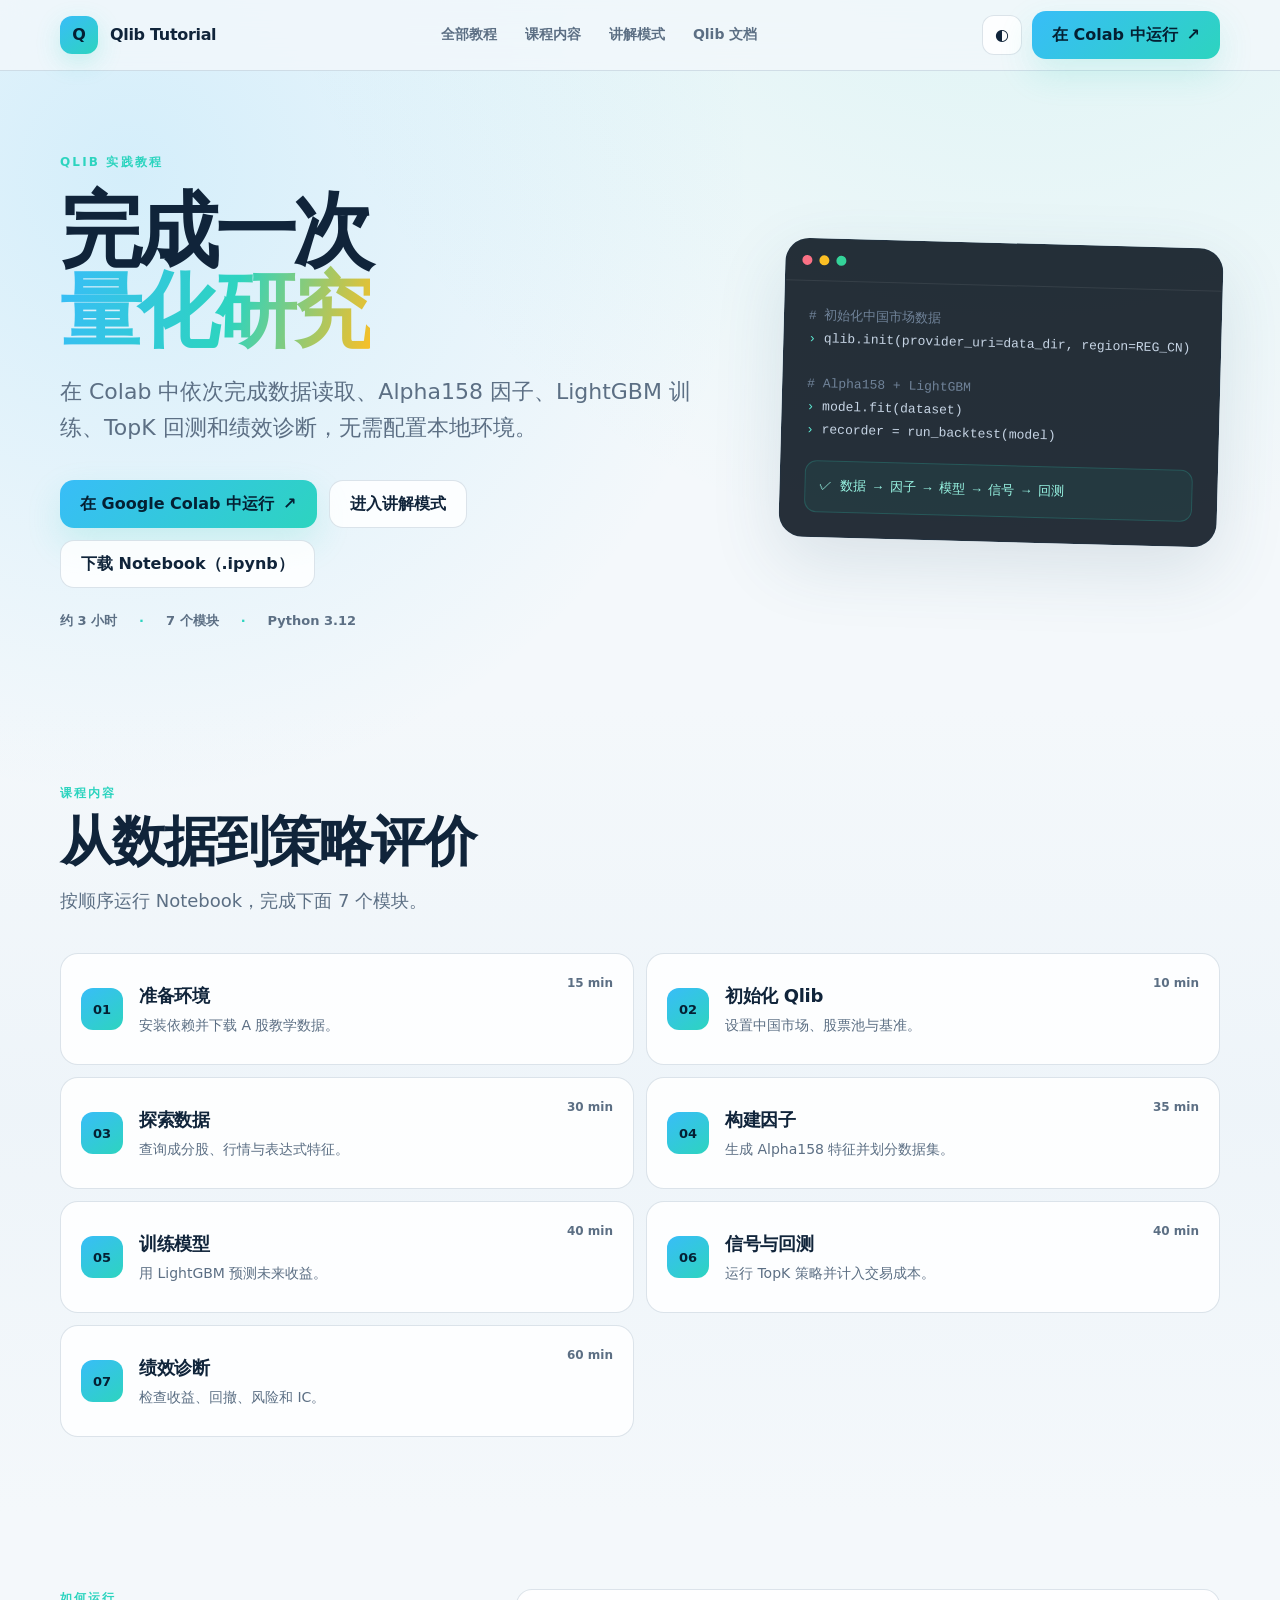
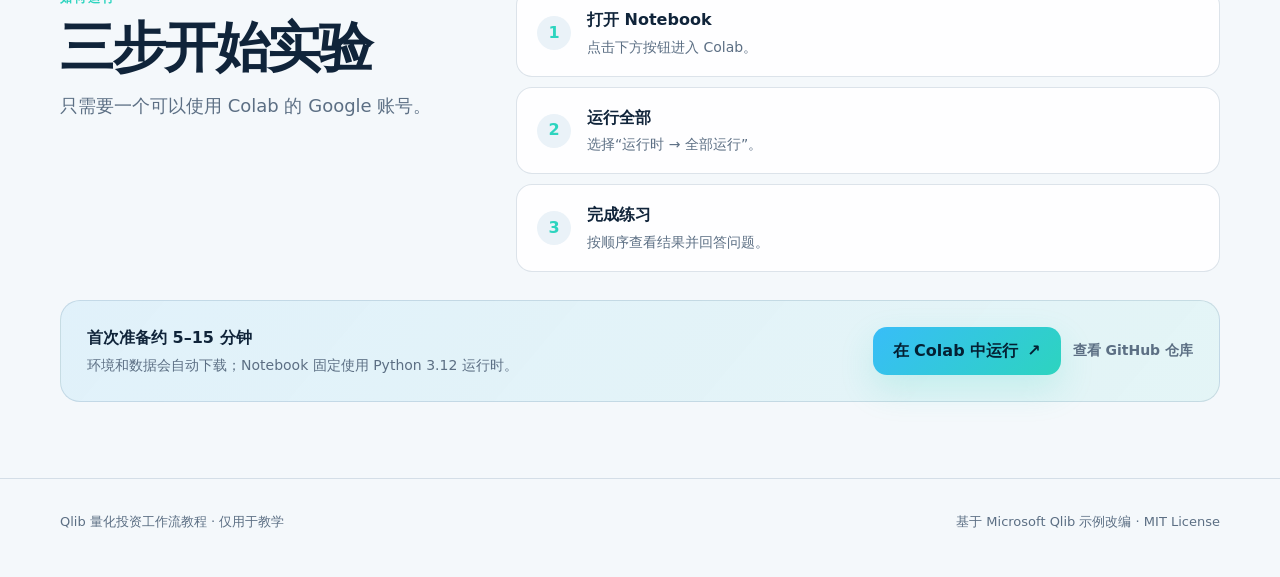
==== docs/index.html @ 1e0d85b6 "Further reduce Colab training memory" ====
<!doctype html>
<html lang="zh-CN" data-theme="light">
<head>
  <meta charset="utf-8">
  <meta name="viewport" content="width=device-width, initial-scale=1">
  <meta name="description" content="Qlib 量化投资工作流教程：在 Google Colab 中完成数据探索、因子构建、模型训练、回测与绩效分析。">
  <title>Qlib 量化投资工作流教程</title>
  <link rel="stylesheet" href="styles.css">
</head>
<body>
  <header class="site-header">
    <div class="shell nav-wrap">
      <a class="brand" href="#top" aria-label="返回首页">
        <span class="brand-mark">Q</span>
        <span>Qlib Tutorial</span>
      </a>
      <nav class="nav" data-nav aria-label="主导航">
        <a href="courses.html">全部教程</a>
        <a href="#modules">课程内容</a>
        <a href="tutorial.html?course=qlib">讲解模式</a>
        <a href="https://qlib.readthedocs.io/" target="_blank" rel="noopener noreferrer">Qlib 文档</a>
      </nav>
      <div class="nav-actions">
        <button class="icon-button" data-theme-toggle aria-label="切换明暗主题">◐</button>
        <a class="button button-primary" data-colab-link target="_self" href="https://colab.research.google.com/github/fsj0621/qlib_colab_tutorial/blob/v1.0.4/notebooks/Qlib%E9%87%8F%E5%8C%96%E6%8A%95%E8%B5%84%E5%B7%A5%E4%BD%9C%E6%B5%81%E6%95%99%E7%A8%8B_Colab%E5%AD%A6%E7%94%9F%E7%89%88.ipynb"><span data-link-label>在 Colab 中运行</span> ↗</a>
        <button class="menu-button" data-menu-toggle aria-label="打开菜单" aria-expanded="false">☰</button>
      </div>
    </div>
  </header>

  <main id="top">
    <section class="hero">
      <div class="shell hero-grid">
        <div>
          <div class="eyebrow">Qlib 实践教程</div>
          <h1>完成一次<br><span class="gradient-text">量化研究</span></h1>
          <p class="lead">在 Colab 中依次完成数据读取、Alpha158 因子、LightGBM 训练、TopK 回测和绩效诊断，无需配置本地环境。</p>
          <div class="hero-actions">
            <a class="button button-primary" data-colab-link target="_self" href="https://colab.research.google.com/github/fsj0621/qlib_colab_tutorial/blob/v1.0.4/notebooks/Qlib%E9%87%8F%E5%8C%96%E6%8A%95%E8%B5%84%E5%B7%A5%E4%BD%9C%E6%B5%81%E6%95%99%E7%A8%8B_Colab%E5%AD%A6%E7%94%9F%E7%89%88.ipynb"><span data-link-label>在 Google Colab 中运行</span> ↗</a>
            <a class="button button-ghost" href="tutorial.html?course=qlib">进入讲解模式</a>
            <a class="button button-ghost" data-notebook-download href="downloads/Qlib量化投资工作流教程_Colab学生版.ipynb" download="Qlib量化投资工作流教程_Colab学生版.ipynb">下载 Notebook（.ipynb）</a>
          </div>
          <div class="hero-meta" aria-label="教程概况">
            <span>约 3 小时</span><span>7 个模块</span><span>Python 3.12</span>
          </div>
          <p class="deployment-hint" data-deployment-hint>当前为本地预览，尚未连接 GitHub 仓库；“在 Colab 中运行”会说明如何启用，下载是单独的操作。</p>
        </div>

        <div class="terminal-card" aria-label="Qlib 工作流代码示例">
          <div class="terminal-bar"><span class="dot"></span><span class="dot"></span><span class="dot"></span></div>
          <div class="terminal-body">
            <div><span class="comment"># 初始化中国市场数据</span></div>
            <div><span class="prompt">›</span> qlib.init(provider_uri=data_dir, region=REG_CN)</div>
            <br>
            <div><span class="comment"># Alpha158 + LightGBM</span></div>
            <div><span class="prompt">›</span> model.fit(dataset)</div>
            <div><span class="prompt">›</span> recorder = run_backtest(model)</div>
            <div class="terminal-result">✓ 数据 → 因子 → 模型 → 信号 → 回测</div>
          </div>
        </div>
      </div>
    </section>

    <section class="section section-alt" id="modules">
      <div class="shell">
        <div class="section-heading reveal">
          <div class="eyebrow">课程内容</div>
          <h2>从数据到策略评价</h2>
          <p>按顺序运行 Notebook，完成下面 7 个模块。</p>
        </div>
        <div class="module-list">
          <a class="module-item reveal" href="tutorial.html?course=qlib#module-1"><span class="module-number">01</span><div><h3>准备环境</h3><p>安装依赖并下载 A 股教学数据。</p></div><span class="module-time">15 min</span></a>
          <a class="module-item reveal" href="tutorial.html?course=qlib#module-2"><span class="module-number">02</span><div><h3>初始化 Qlib</h3><p>设置中国市场、股票池与基准。</p></div><span class="module-time">10 min</span></a>
          <a class="module-item reveal" href="tutorial.html?course=qlib#module-3"><span class="module-number">03</span><div><h3>探索数据</h3><p>查询成分股、行情与表达式特征。</p></div><span class="module-time">30 min</span></a>
          <a class="module-item reveal" href="tutorial.html?course=qlib#module-4"><span class="module-number">04</span><div><h3>构建因子</h3><p>生成 Alpha158 特征并划分数据集。</p></div><span class="module-time">35 min</span></a>
          <a class="module-item reveal" href="tutorial.html?course=qlib#module-5"><span class="module-number">05</span><div><h3>训练模型</h3><p>用 LightGBM 预测未来收益。</p></div><span class="module-time">40 min</span></a>
          <a class="module-item reveal" href="tutorial.html?course=qlib#module-6"><span class="module-number">06</span><div><h3>信号与回测</h3><p>运行 TopK 策略并计入交易成本。</p></div><span class="module-time">40 min</span></a>
          <a class="module-item reveal" href="tutorial.html?course=qlib#module-7"><span class="module-number">07</span><div><h3>绩效诊断</h3><p>检查收益、回撤、风险和 IC。</p></div><span class="module-time">60 min</span></a>
        </div>
      </div>
    </section>

    <section class="section" id="start">
      <div class="shell start-layout">
        <div class="section-heading reveal">
          <div class="eyebrow">如何运行</div>
          <h2>三步开始实验</h2>
          <p>只需要一个可以使用 Colab 的 Google 账号。</p>
        </div>
        <ol class="start-steps reveal">
          <li><span>1</span><div><strong>打开 Notebook</strong><p>点击下方按钮进入 Colab。</p></div></li>
          <li><span>2</span><div><strong>运行全部</strong><p>选择“运行时 → 全部运行”。</p></div></li>
          <li><span>3</span><div><strong>完成练习</strong><p>按顺序查看结果并回答问题。</p></div></li>
        </ol>
        <div class="start-actions reveal">
          <div>
            <strong>首次准备约 5–15 分钟</strong>
            <p>环境和数据会自动下载；Notebook 固定使用 Python 3.12 运行时。</p>
          </div>
          <div class="hero-actions">
            <a class="button button-primary" data-colab-link target="_self" href="https://colab.research.google.com/github/fsj0621/qlib_colab_tutorial/blob/v1.0.4/notebooks/Qlib%E9%87%8F%E5%8C%96%E6%8A%95%E8%B5%84%E5%B7%A5%E4%BD%9C%E6%B5%81%E6%95%99%E7%A8%8B_Colab%E5%AD%A6%E7%94%9F%E7%89%88.ipynb"><span data-link-label>在 Colab 中运行</span> ↗</a>
            <a class="text-link" data-github-link href="#">查看 GitHub 仓库</a>
          </div>
        </div>
      </div>
    </section>
  </main>

  <footer class="site-footer">
    <div class="shell footer-row">
      <span>Qlib 量化投资工作流教程 · 仅用于教学</span>
      <span>基于 Microsoft Qlib 示例改编 · MIT License</span>
    </div>
  </footer>

  <dialog class="setup-dialog" data-colab-dialog aria-labelledby="colab-dialog-title">
    <button class="dialog-close" data-dialog-close aria-label="关闭">×</button>
    <div class="eyebrow">Colab link not configured</div>
    <h2 id="colab-dialog-title">还差一个 GitHub 仓库地址</h2>
    <p>Google Colab 不能直接读取电脑上的本地文件。Notebook 需要先放到公开的 GitHub 仓库，页面才能生成真正的“一键在 Colab 中运行”链接。</p>
    <ol>
      <li>将 <code>qlib_colab_tutorial</code> 推送到 GitHub；</li>
      <li>部署 <code>docs/</code> 为 GitHub Pages；</li>
      <li>再次点击按钮，即可自动跳转 Colab。</li>
    </ol>
    <div class="dialog-actions">
      <a class="button button-primary" data-notebook-download href="downloads/Qlib量化投资工作流教程_Colab学生版.ipynb" download="Qlib量化投资工作流教程_Colab学生版.ipynb">先下载 Notebook（.ipynb）</a>
      <button class="button button-ghost" data-dialog-close>知道了</button>
    </div>
  </dialog>

  <script src="site-config.js"></script>
  <script src="app.js"></script>
</body>
</html>
---- docs/styles.css ----
:root {
  color-scheme: dark;
  --bg: #07111f;
  --bg-soft: #0c1929;
  --panel: rgba(14, 30, 48, 0.78);
  --panel-solid: #102137;
  --text: #edf6ff;
  --muted: #9fb0c5;
  --line: rgba(165, 207, 255, 0.14);
  --blue: #38bdf8;
  --cyan: #2dd4bf;
  --amber: #fbbf24;
  --purple: #a78bfa;
  --shadow: 0 24px 80px rgba(0, 0, 0, 0.32);
  --radius: 22px;
}

:root[data-theme="light"] {
  color-scheme: light;
  --bg: #f4f8fb;
  --bg-soft: #eaf2f8;
  --panel: rgba(255, 255, 255, 0.84);
  --panel-solid: #ffffff;
  --text: #10243a;
  --muted: #5c6f84;
  --line: rgba(20, 68, 105, 0.14);
  --shadow: 0 24px 70px rgba(53, 89, 116, 0.14);
}

* { box-sizing: border-box; }
html { scroll-behavior: smooth; }
body {
  margin: 0;
  min-width: 320px;
  background:
    radial-gradient(circle at 80% -10%, rgba(45, 212, 191, 0.13), transparent 30%),
    radial-gradient(circle at 10% 8%, rgba(56, 189, 248, 0.17), transparent 27%),
    var(--bg);
  color: var(--text);
  font: 16px/1.65 Inter, ui-sans-serif, system-ui, -apple-system, BlinkMacSystemFont, "Segoe UI", "Microsoft YaHei", sans-serif;
}
a { color: inherit; text-decoration: none; }
button { font: inherit; }
.shell { width: min(1160px, calc(100% - 40px)); margin: 0 auto; }

.site-header {
  position: sticky;
  top: 0;
  z-index: 20;
  border-bottom: 1px solid var(--line);
  background: color-mix(in srgb, var(--bg) 76%, transparent);
  backdrop-filter: blur(18px);
}
.nav-wrap { min-height: 70px; display: flex; align-items: center; justify-content: space-between; gap: 24px; }
.brand { display: flex; align-items: center; gap: 12px; font-weight: 760; letter-spacing: -0.02em; }
.brand-mark {
  width: 38px; height: 38px; display: grid; place-items: center; border-radius: 12px;
  background: linear-gradient(145deg, var(--blue), var(--cyan)); color: #042033; font-weight: 900;
  box-shadow: 0 8px 24px rgba(45, 212, 191, 0.22);
}
.nav { display: flex; align-items: center; gap: 28px; color: var(--muted); font-size: 14px; font-weight: 650; }
.nav a:hover { color: var(--text); }
.nav-actions { display: flex; gap: 10px; align-items: center; }
.icon-button, .menu-button {
  width: 40px; height: 40px; border: 1px solid var(--line); border-radius: 12px; color: var(--text);
  background: var(--panel); cursor: pointer;
}
.menu-button { display: none; }

.hero { padding: 82px 0 76px; position: relative; overflow: hidden; }
.hero-grid { display: grid; grid-template-columns: minmax(0, 1.2fr) minmax(320px, .8fr); gap: 64px; align-items: center; }
.eyebrow { color: var(--cyan); text-transform: uppercase; letter-spacing: .18em; font-size: 12px; font-weight: 800; }
h1 { margin: 18px 0 22px; max-width: 760px; font-size: clamp(44px, 7vw, 82px); line-height: .98; letter-spacing: -.055em; }
.gradient-text { background: linear-gradient(105deg, var(--blue), var(--cyan) 55%, var(--amber)); -webkit-background-clip: text; color: transparent; }
.lead { max-width: 680px; margin: 0; color: var(--muted); font-size: clamp(18px, 2.2vw, 22px); }
.hero-actions { display: flex; flex-wrap: wrap; gap: 12px; margin-top: 34px; }
.hero-meta { display: flex; flex-wrap: wrap; gap: 8px 22px; margin-top: 22px; color: var(--muted); font-size: 13px; font-weight: 700; }
.hero-meta span:not(:last-child)::after { content: "·"; margin-left: 22px; color: var(--cyan); }
.button {
  min-height: 48px; padding: 0 20px; display: inline-flex; align-items: center; justify-content: center; gap: 9px;
  border: 1px solid var(--line); border-radius: 14px; font-weight: 760; transition: transform .2s, box-shadow .2s, border-color .2s;
}
.button:hover { transform: translateY(-2px); border-color: rgba(56, 189, 248, .45); }
.button-primary { background: linear-gradient(135deg, var(--blue), var(--cyan)); color: #042033; border: 0; box-shadow: 0 14px 34px rgba(45, 212, 191, .18); }
.button-ghost { background: var(--panel); }
.text-link { align-self: center; color: var(--muted); font-size: 14px; font-weight: 700; }
.text-link:hover { color: var(--text); }
.deployment-hint { color: var(--muted); margin-top: 15px; font-size: 13px; }

.setup-dialog {
  width: min(580px, calc(100% - 32px));
  padding: 34px;
  border: 1px solid var(--line);
  border-radius: 24px;
  background: var(--panel-solid);
  color: var(--text);
  box-shadow: var(--shadow);
}
.setup-dialog::backdrop { background: rgba(3, 10, 18, .58); backdrop-filter: blur(5px); }
.setup-dialog h2 { margin: 10px 0 12px; font-size: 30px; letter-spacing: -.035em; }
.setup-dialog p, .setup-dialog li { color: var(--muted); }
.setup-dialog ol { padding-left: 22px; }
.setup-dialog code { padding: 2px 6px; border-radius: 6px; background: var(--bg-soft); }
.dialog-close {
  position: absolute; top: 14px; right: 16px; width: 36px; height: 36px; border: 1px solid var(--line);
  border-radius: 11px; background: transparent; color: var(--muted); cursor: pointer; font-size: 23px;
}
.dialog-actions { display: flex; flex-wrap: wrap; gap: 10px; margin-top: 24px; }

.terminal-card {
  border: 1px solid var(--line); border-radius: 24px; overflow: hidden; background: rgba(4, 14, 25, .86);
  box-shadow: var(--shadow); transform: rotate(1.5deg);
}
.terminal-bar { height: 42px; display: flex; align-items: center; gap: 7px; padding: 0 16px; border-bottom: 1px solid rgba(255,255,255,.08); }
.dot { width: 10px; height: 10px; border-radius: 50%; background: #fb7185; }
.dot:nth-child(2) { background: #fbbf24; }
.dot:nth-child(3) { background: #34d399; }
.terminal-body { padding: 24px; color: #c7d5e5; font: 13px/1.75 "Cascadia Code", "SFMono-Regular", Consolas, monospace; }
.terminal-body .prompt { color: #5eead4; }
.terminal-body .comment { color: #708399; }
.terminal-result { margin-top: 18px; padding: 14px; border: 1px solid rgba(45, 212, 191, .2); border-radius: 12px; background: rgba(45, 212, 191, .06); color: #99f6e4; }

.section { padding: 76px 0; }
.section-alt { background: linear-gradient(180deg, transparent, color-mix(in srgb, var(--bg-soft) 60%, transparent), transparent); }
.section-heading { max-width: 720px; margin-bottom: 38px; }
.section-heading h2 { margin: 10px 0 14px; font-size: clamp(34px, 4.5vw, 54px); line-height: 1.08; letter-spacing: -.04em; }
.section-heading p { color: var(--muted); margin: 0; font-size: 18px; }

.module-list { display: grid; grid-template-columns: repeat(2, minmax(0, 1fr)); gap: 12px; }
.module-item {
  min-height: 112px; padding: 20px; display: grid; grid-template-columns: 42px minmax(0, 1fr) auto; gap: 16px; align-items: center;
  border: 1px solid var(--line); border-radius: 18px; background: var(--panel); transition: transform .2s, border-color .2s;
}
.module-item:hover { transform: translateY(-2px); border-color: rgba(56, 189, 248, .4); }
.module-number { width: 42px; height: 42px; display: grid; place-items: center; border-radius: 12px; color: #052033; background: linear-gradient(145deg, var(--blue), var(--cyan)); font-size: 13px; font-weight: 850; }
.module-item h3 { margin: 0 0 3px; font-size: 18px; letter-spacing: -.02em; }
.module-item p { margin: 0; color: var(--muted); font-size: 14px; }
.module-time { align-self: start; color: var(--muted); font-size: 12px; font-weight: 700; white-space: nowrap; }

.start-layout { display: grid; grid-template-columns: .72fr 1.28fr; gap: 28px 60px; align-items: start; }
.start-layout .section-heading { margin-bottom: 0; }
.start-steps { list-style: none; margin: 0; padding: 0; display: grid; gap: 10px; }
.start-steps li { padding: 17px 20px; display: flex; gap: 16px; align-items: center; border: 1px solid var(--line); border-radius: 16px; background: var(--panel); }
.start-steps li > span { flex: 0 0 34px; height: 34px; display: grid; place-items: center; border-radius: 50%; background: var(--bg-soft); color: var(--cyan); font-weight: 850; }
.start-steps strong { display: block; }
.start-steps p { margin: 2px 0 0; color: var(--muted); font-size: 14px; }
.start-actions { grid-column: 1 / -1; padding: 24px 26px; display: flex; justify-content: space-between; align-items: center; gap: 24px; border: 1px solid var(--line); border-radius: 20px; background: linear-gradient(130deg, rgba(56,189,248,.1), rgba(45,212,191,.08)); }
.start-actions p { margin: 3px 0 0; color: var(--muted); font-size: 14px; }
.start-actions .hero-actions { margin-top: 0; align-items: center; }
.site-footer { padding: 32px 0 44px; border-top: 1px solid var(--line); color: var(--muted); font-size: 13px; }
.footer-row { display: flex; justify-content: space-between; gap: 24px; }

.reveal { opacity: 0; transform: translateY(18px); transition: opacity .65s ease, transform .65s ease; }
.reveal.is-visible { opacity: 1; transform: none; }

@media (max-width: 900px) {
  .hero-grid, .start-layout { grid-template-columns: 1fr; }
  .hero { padding-top: 68px; }
  .terminal-card { max-width: 620px; transform: none; }
  .start-actions { grid-column: auto; }
}

@media (max-width: 700px) {
  .shell { width: min(100% - 28px, 1160px); }
  .menu-button { display: inline-grid; place-items: center; }
  .nav {
    position: absolute; left: 14px; right: 14px; top: 62px; display: none; flex-direction: column; align-items: stretch;
    padding: 18px; border: 1px solid var(--line); border-radius: 16px; background: var(--panel-solid); box-shadow: var(--shadow);
  }
  .nav.is-open { display: flex; }
  .nav-actions .button { display: none; }
  .module-list { grid-template-columns: 1fr; }
  .module-item { grid-template-columns: 42px minmax(0, 1fr); }
  .module-time { display: none; }
  .start-actions { align-items: flex-start; flex-direction: column; }
  .footer-row { flex-direction: column; }
}
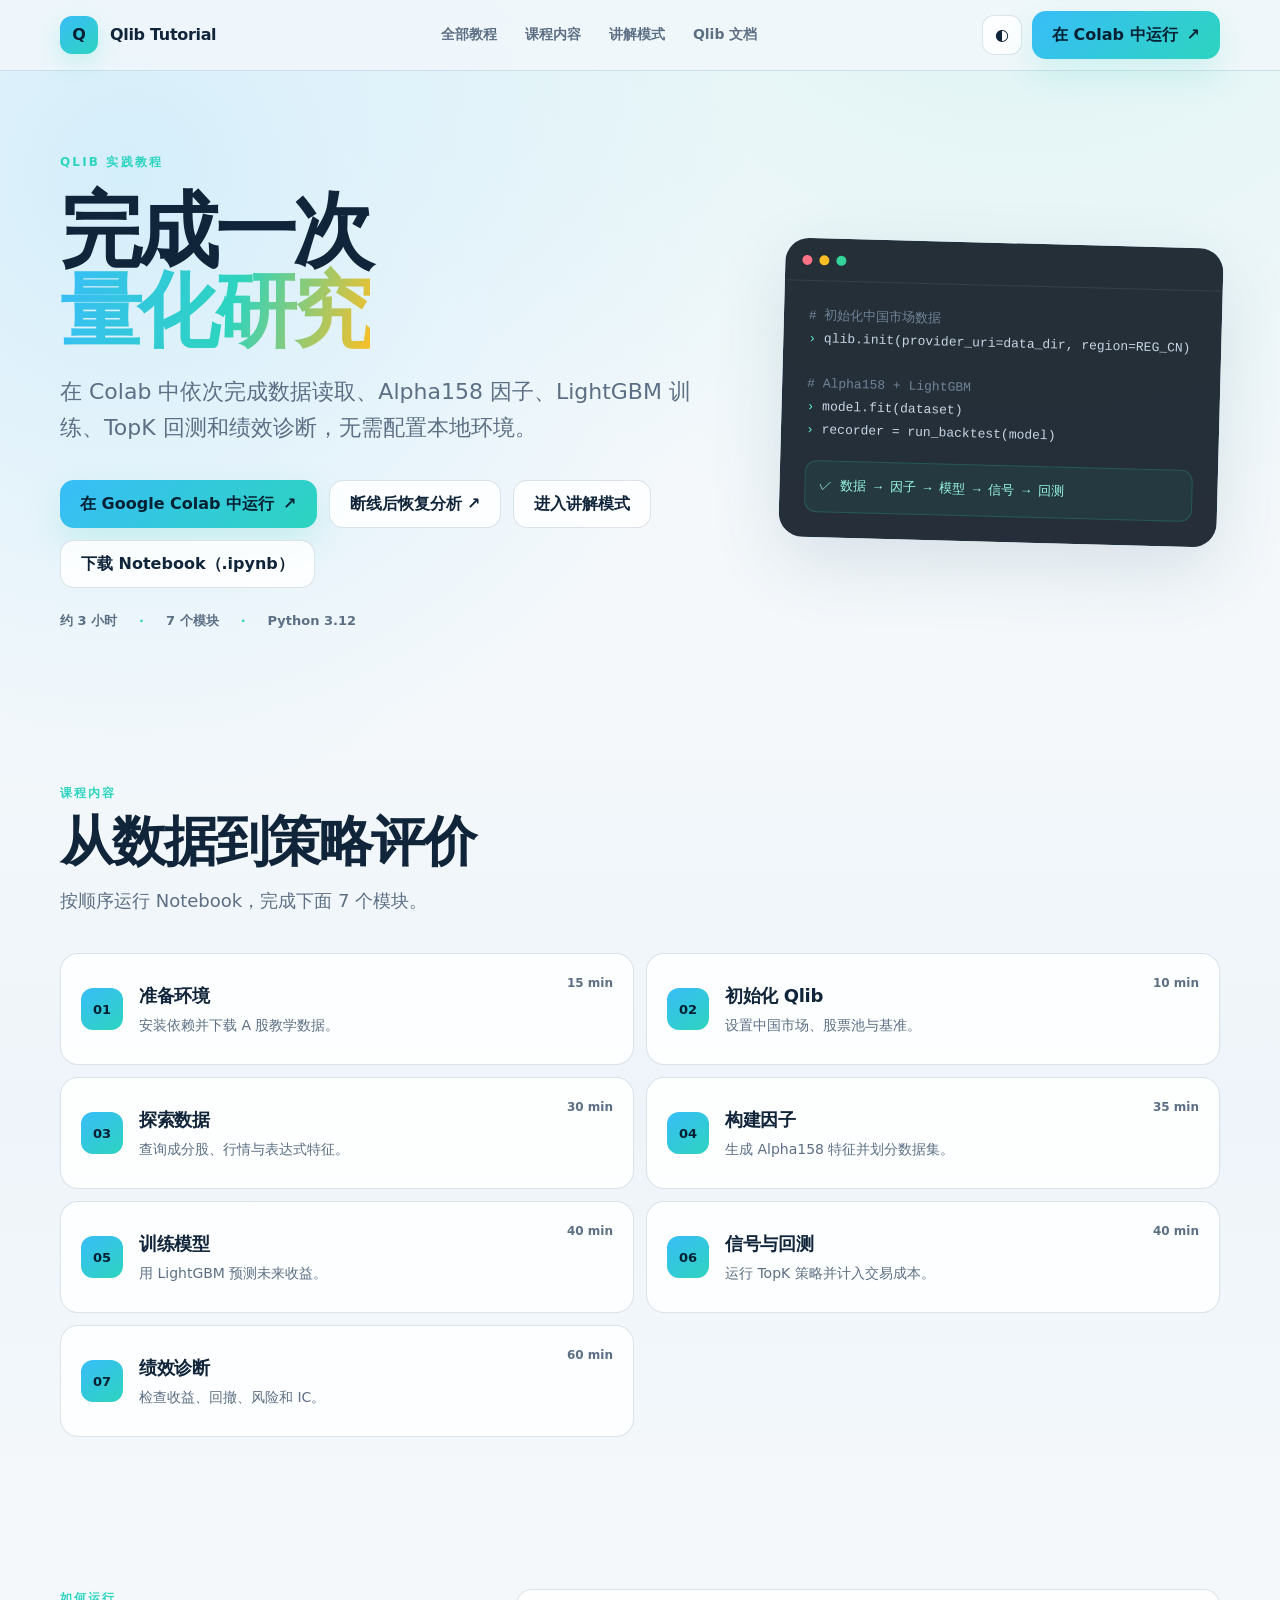
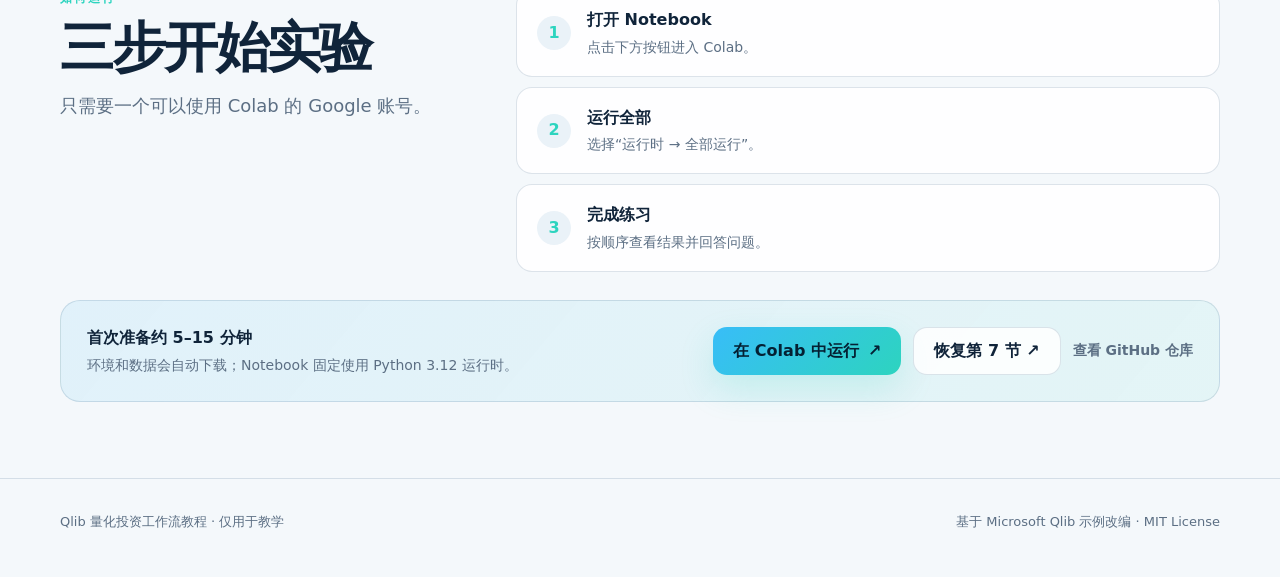
==== commit 3a99218f: "fix: add recoverable Colab analysis workflow" ====
--- a/docs/index.html
+++ b/docs/index.html
@@ -22,7 +22,7 @@
       </nav>
       <div class="nav-actions">
         <button class="icon-button" data-theme-toggle aria-label="切换明暗主题">◐</button>
-        <a class="button button-primary" data-colab-link target="_self" href="https://colab.research.google.com/github/fsj0621/qlib_colab_tutorial/blob/v1.0.4/notebooks/Qlib%E9%87%8F%E5%8C%96%E6%8A%95%E8%B5%84%E5%B7%A5%E4%BD%9C%E6%B5%81%E6%95%99%E7%A8%8B_Colab%E5%AD%A6%E7%94%9F%E7%89%88.ipynb"><span data-link-label>在 Colab 中运行</span> ↗</a>
+        <a class="button button-primary" data-colab-link target="_self" href="https://colab.research.google.com/github/fsj0621/qlib_colab_tutorial/blob/v1.0.10/notebooks/Qlib%E9%87%8F%E5%8C%96%E6%8A%95%E8%B5%84%E5%B7%A5%E4%BD%9C%E6%B5%81%E6%95%99%E7%A8%8B_Colab%E5%AD%A6%E7%94%9F%E7%89%88.ipynb"><span data-link-label>在 Colab 中运行</span> ↗</a>
         <button class="menu-button" data-menu-toggle aria-label="打开菜单" aria-expanded="false">☰</button>
       </div>
     </div>
@@ -36,7 +36,8 @@
           <h1>完成一次<br><span class="gradient-text">量化研究</span></h1>
           <p class="lead">在 Colab 中依次完成数据读取、Alpha158 因子、LightGBM 训练、TopK 回测和绩效诊断，无需配置本地环境。</p>
           <div class="hero-actions">
-            <a class="button button-primary" data-colab-link target="_self" href="https://colab.research.google.com/github/fsj0621/qlib_colab_tutorial/blob/v1.0.4/notebooks/Qlib%E9%87%8F%E5%8C%96%E6%8A%95%E8%B5%84%E5%B7%A5%E4%BD%9C%E6%B5%81%E6%95%99%E7%A8%8B_Colab%E5%AD%A6%E7%94%9F%E7%89%88.ipynb"><span data-link-label>在 Google Colab 中运行</span> ↗</a>
+            <a class="button button-primary" data-colab-link target="_self" href="https://colab.research.google.com/github/fsj0621/qlib_colab_tutorial/blob/v1.0.10/notebooks/Qlib%E9%87%8F%E5%8C%96%E6%8A%95%E8%B5%84%E5%B7%A5%E4%BD%9C%E6%B5%81%E6%95%99%E7%A8%8B_Colab%E5%AD%A6%E7%94%9F%E7%89%88.ipynb"><span data-link-label>在 Google Colab 中运行</span> ↗</a>
+            <a class="button button-ghost" data-recovery-colab target="_self" href="https://colab.research.google.com/github/fsj0621/qlib_colab_tutorial/blob/v1.0.10/notebooks/Qlib%E7%BB%A9%E6%95%88%E5%88%86%E6%9E%90_Colab%E6%81%A2%E5%A4%8D%E7%89%88.ipynb">断线后恢复分析 ↗</a>
             <a class="button button-ghost" href="tutorial.html?course=qlib">进入讲解模式</a>
             <a class="button button-ghost" data-notebook-download href="downloads/Qlib量化投资工作流教程_Colab学生版.ipynb" download="Qlib量化投资工作流教程_Colab学生版.ipynb">下载 Notebook（.ipynb）</a>
           </div>
@@ -98,7 +99,8 @@
             <p>环境和数据会自动下载；Notebook 固定使用 Python 3.12 运行时。</p>
           </div>
           <div class="hero-actions">
-            <a class="button button-primary" data-colab-link target="_self" href="https://colab.research.google.com/github/fsj0621/qlib_colab_tutorial/blob/v1.0.4/notebooks/Qlib%E9%87%8F%E5%8C%96%E6%8A%95%E8%B5%84%E5%B7%A5%E4%BD%9C%E6%B5%81%E6%95%99%E7%A8%8B_Colab%E5%AD%A6%E7%94%9F%E7%89%88.ipynb"><span data-link-label>在 Colab 中运行</span> ↗</a>
+            <a class="button button-primary" data-colab-link target="_self" href="https://colab.research.google.com/github/fsj0621/qlib_colab_tutorial/blob/v1.0.10/notebooks/Qlib%E9%87%8F%E5%8C%96%E6%8A%95%E8%B5%84%E5%B7%A5%E4%BD%9C%E6%B5%81%E6%95%99%E7%A8%8B_Colab%E5%AD%A6%E7%94%9F%E7%89%88.ipynb"><span data-link-label>在 Colab 中运行</span> ↗</a>
+            <a class="button button-ghost" data-recovery-colab target="_self" href="https://colab.research.google.com/github/fsj0621/qlib_colab_tutorial/blob/v1.0.10/notebooks/Qlib%E7%BB%A9%E6%95%88%E5%88%86%E6%9E%90_Colab%E6%81%A2%E5%A4%8D%E7%89%88.ipynb">恢复第 7 节 ↗</a>
             <a class="text-link" data-github-link href="#">查看 GitHub 仓库</a>
           </div>
         </div>
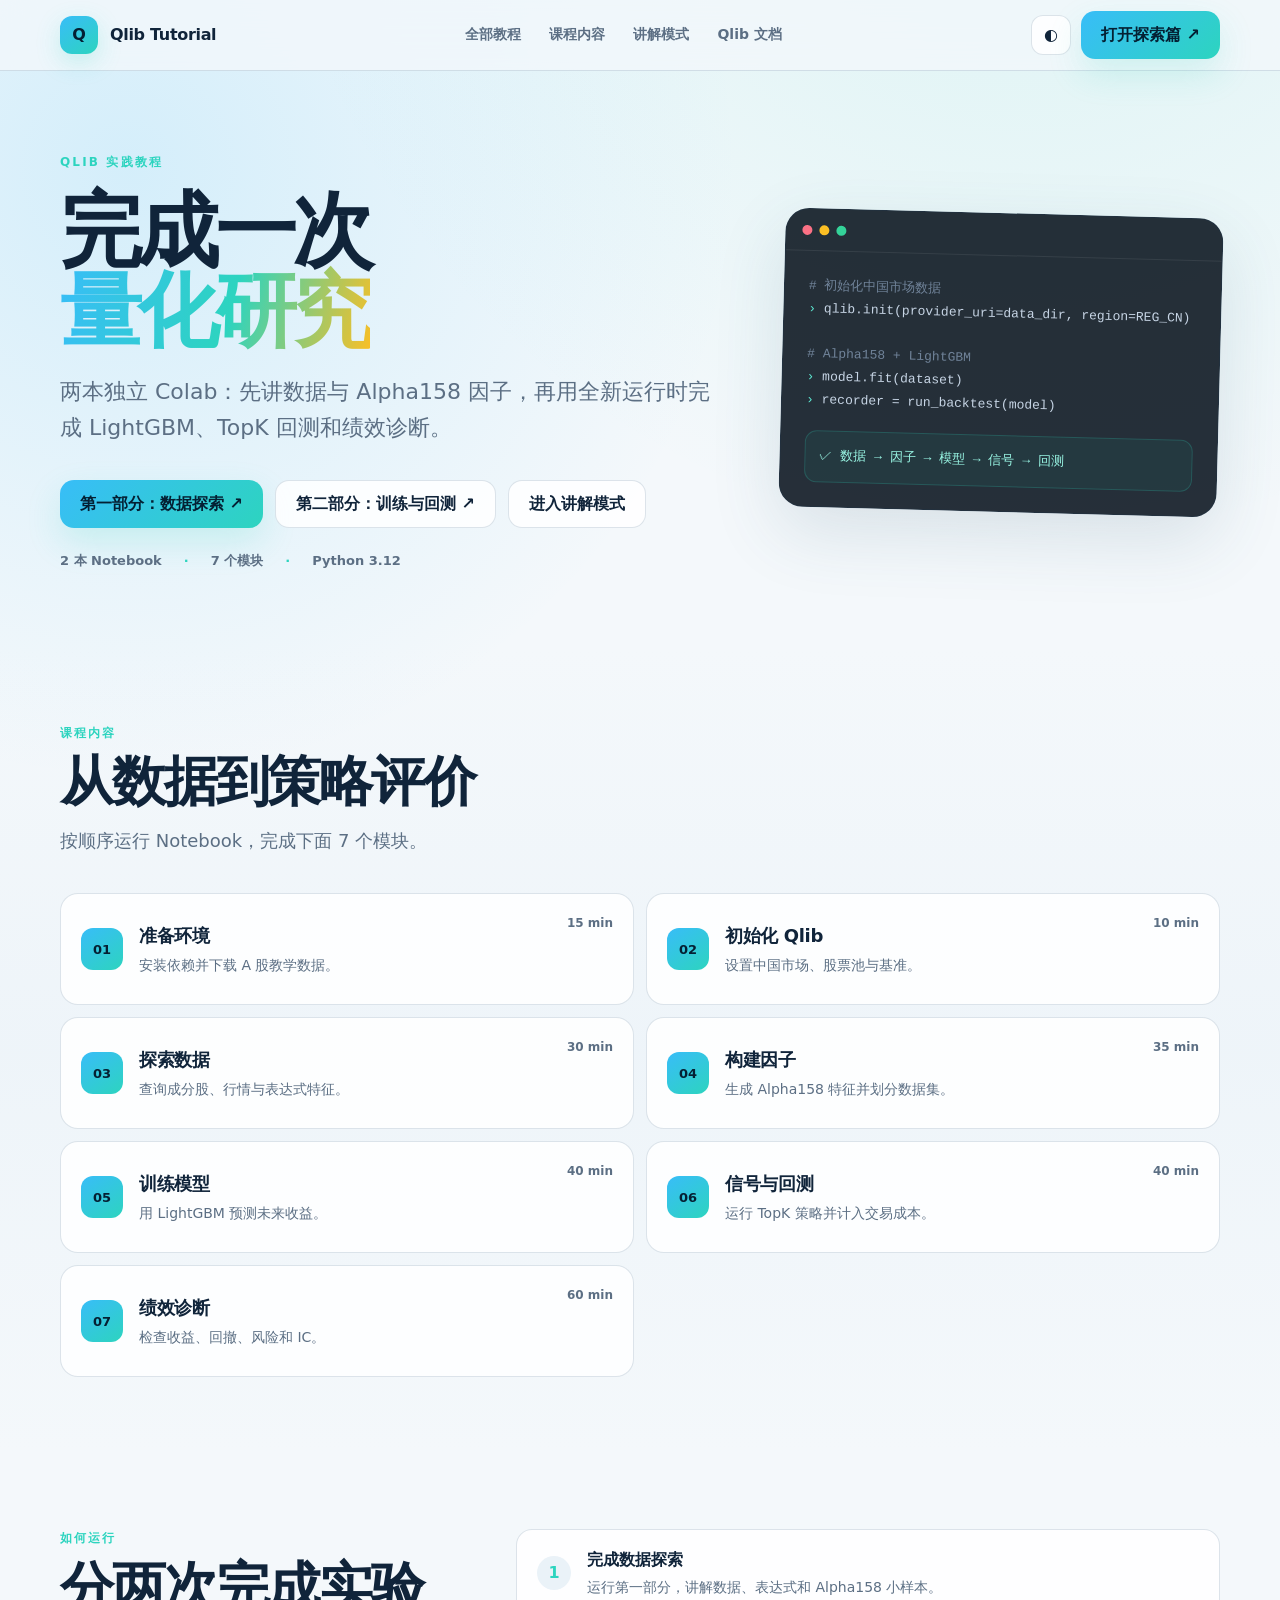
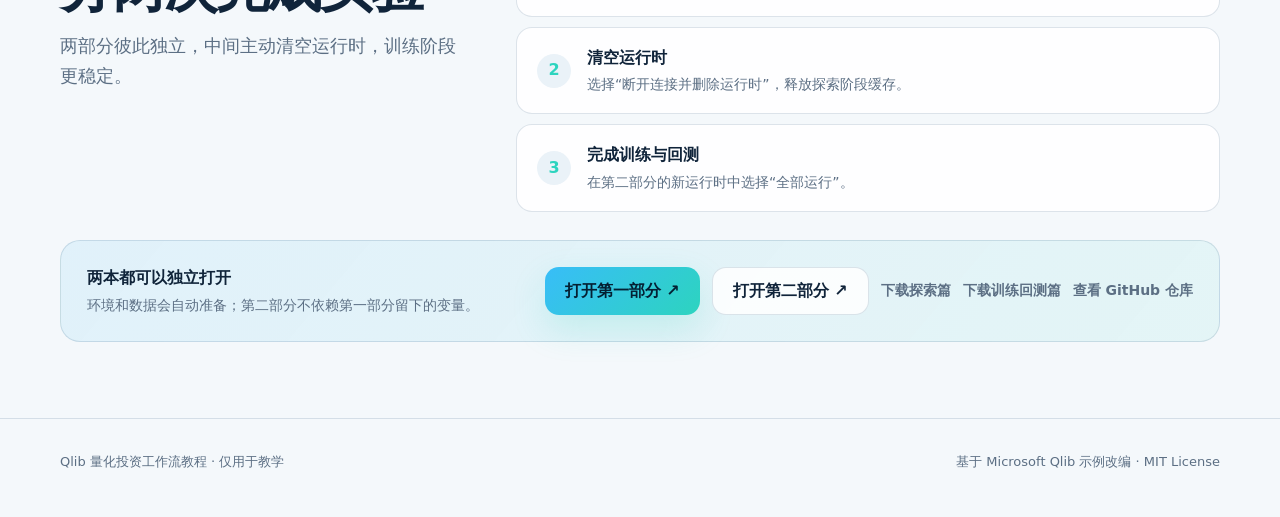
==== commit d377d30e: "feat: split Qlib tutorial into two Colab notebooks" ====
--- a/docs/index.html
+++ b/docs/index.html
@@ -22,7 +22,7 @@
       </nav>
       <div class="nav-actions">
         <button class="icon-button" data-theme-toggle aria-label="切换明暗主题">◐</button>
-        <a class="button button-primary" data-colab-link target="_self" href="https://colab.research.google.com/github/fsj0621/qlib_colab_tutorial/blob/v1.0.10/notebooks/Qlib%E9%87%8F%E5%8C%96%E6%8A%95%E8%B5%84%E5%B7%A5%E4%BD%9C%E6%B5%81%E6%95%99%E7%A8%8B_Colab%E5%AD%A6%E7%94%9F%E7%89%88.ipynb"><span data-link-label>在 Colab 中运行</span> ↗</a>
+        <a class="button button-primary" data-exploration-colab target="_self" href="#">打开探索篇 ↗</a>
         <button class="menu-button" data-menu-toggle aria-label="打开菜单" aria-expanded="false">☰</button>
       </div>
     </div>
@@ -34,15 +34,14 @@
         <div>
           <div class="eyebrow">Qlib 实践教程</div>
           <h1>完成一次<br><span class="gradient-text">量化研究</span></h1>
-          <p class="lead">在 Colab 中依次完成数据读取、Alpha158 因子、LightGBM 训练、TopK 回测和绩效诊断，无需配置本地环境。</p>
+          <p class="lead">两本独立 Colab：先讲数据与 Alpha158 因子，再用全新运行时完成 LightGBM、TopK 回测和绩效诊断。</p>
           <div class="hero-actions">
-            <a class="button button-primary" data-colab-link target="_self" href="https://colab.research.google.com/github/fsj0621/qlib_colab_tutorial/blob/v1.0.10/notebooks/Qlib%E9%87%8F%E5%8C%96%E6%8A%95%E8%B5%84%E5%B7%A5%E4%BD%9C%E6%B5%81%E6%95%99%E7%A8%8B_Colab%E5%AD%A6%E7%94%9F%E7%89%88.ipynb"><span data-link-label>在 Google Colab 中运行</span> ↗</a>
-            <a class="button button-ghost" data-recovery-colab target="_self" href="https://colab.research.google.com/github/fsj0621/qlib_colab_tutorial/blob/v1.0.10/notebooks/Qlib%E7%BB%A9%E6%95%88%E5%88%86%E6%9E%90_Colab%E6%81%A2%E5%A4%8D%E7%89%88.ipynb">断线后恢复分析 ↗</a>
+            <a class="button button-primary" data-exploration-colab target="_self" href="#">第一部分：数据探索 ↗</a>
+            <a class="button button-ghost" data-training-colab target="_self" href="#">第二部分：训练与回测 ↗</a>
             <a class="button button-ghost" href="tutorial.html?course=qlib">进入讲解模式</a>
-            <a class="button button-ghost" data-notebook-download href="downloads/Qlib量化投资工作流教程_Colab学生版.ipynb" download="Qlib量化投资工作流教程_Colab学生版.ipynb">下载 Notebook（.ipynb）</a>
           </div>
           <div class="hero-meta" aria-label="教程概况">
-            <span>约 3 小时</span><span>7 个模块</span><span>Python 3.12</span>
+            <span>2 本 Notebook</span><span>7 个模块</span><span>Python 3.12</span>
           </div>
           <p class="deployment-hint" data-deployment-hint>当前为本地预览，尚未连接 GitHub 仓库；“在 Colab 中运行”会说明如何启用，下载是单独的操作。</p>
         </div>
@@ -85,22 +84,24 @@
       <div class="shell start-layout">
         <div class="section-heading reveal">
           <div class="eyebrow">如何运行</div>
-          <h2>三步开始实验</h2>
-          <p>只需要一个可以使用 Colab 的 Google 账号。</p>
+          <h2>分两次完成实验</h2>
+          <p>两部分彼此独立，中间主动清空运行时，训练阶段更稳定。</p>
         </div>
         <ol class="start-steps reveal">
-          <li><span>1</span><div><strong>打开 Notebook</strong><p>点击下方按钮进入 Colab。</p></div></li>
-          <li><span>2</span><div><strong>运行全部</strong><p>选择“运行时 → 全部运行”。</p></div></li>
-          <li><span>3</span><div><strong>完成练习</strong><p>按顺序查看结果并回答问题。</p></div></li>
+          <li><span>1</span><div><strong>完成数据探索</strong><p>运行第一部分，讲解数据、表达式和 Alpha158 小样本。</p></div></li>
+          <li><span>2</span><div><strong>清空运行时</strong><p>选择“断开连接并删除运行时”，释放探索阶段缓存。</p></div></li>
+          <li><span>3</span><div><strong>完成训练与回测</strong><p>在第二部分的新运行时中选择“全部运行”。</p></div></li>
         </ol>
         <div class="start-actions reveal">
           <div>
-            <strong>首次准备约 5–15 分钟</strong>
-            <p>环境和数据会自动下载；Notebook 固定使用 Python 3.12 运行时。</p>
+            <strong>两本都可以独立打开</strong>
+            <p>环境和数据会自动准备；第二部分不依赖第一部分留下的变量。</p>
           </div>
           <div class="hero-actions">
-            <a class="button button-primary" data-colab-link target="_self" href="https://colab.research.google.com/github/fsj0621/qlib_colab_tutorial/blob/v1.0.10/notebooks/Qlib%E9%87%8F%E5%8C%96%E6%8A%95%E8%B5%84%E5%B7%A5%E4%BD%9C%E6%B5%81%E6%95%99%E7%A8%8B_Colab%E5%AD%A6%E7%94%9F%E7%89%88.ipynb"><span data-link-label>在 Colab 中运行</span> ↗</a>
-            <a class="button button-ghost" data-recovery-colab target="_self" href="https://colab.research.google.com/github/fsj0621/qlib_colab_tutorial/blob/v1.0.10/notebooks/Qlib%E7%BB%A9%E6%95%88%E5%88%86%E6%9E%90_Colab%E6%81%A2%E5%A4%8D%E7%89%88.ipynb">恢复第 7 节 ↗</a>
+            <a class="button button-primary" data-exploration-colab target="_self" href="#">打开第一部分 ↗</a>
+            <a class="button button-ghost" data-training-colab target="_self" href="#">打开第二部分 ↗</a>
+            <a class="text-link" data-exploration-download href="#">下载探索篇</a>
+            <a class="text-link" data-training-download href="#">下载训练回测篇</a>
             <a class="text-link" data-github-link href="#">查看 GitHub 仓库</a>
           </div>
         </div>
@@ -126,7 +127,8 @@
       <li>再次点击按钮，即可自动跳转 Colab。</li>
     </ol>
     <div class="dialog-actions">
-      <a class="button button-primary" data-notebook-download href="downloads/Qlib量化投资工作流教程_Colab学生版.ipynb" download="Qlib量化投资工作流教程_Colab学生版.ipynb">先下载 Notebook（.ipynb）</a>
+      <a class="button button-primary" data-exploration-download href="#">下载探索篇</a>
+      <a class="button button-ghost" data-training-download href="#">下载训练回测篇</a>
       <button class="button button-ghost" data-dialog-close>知道了</button>
     </div>
   </dialog>
